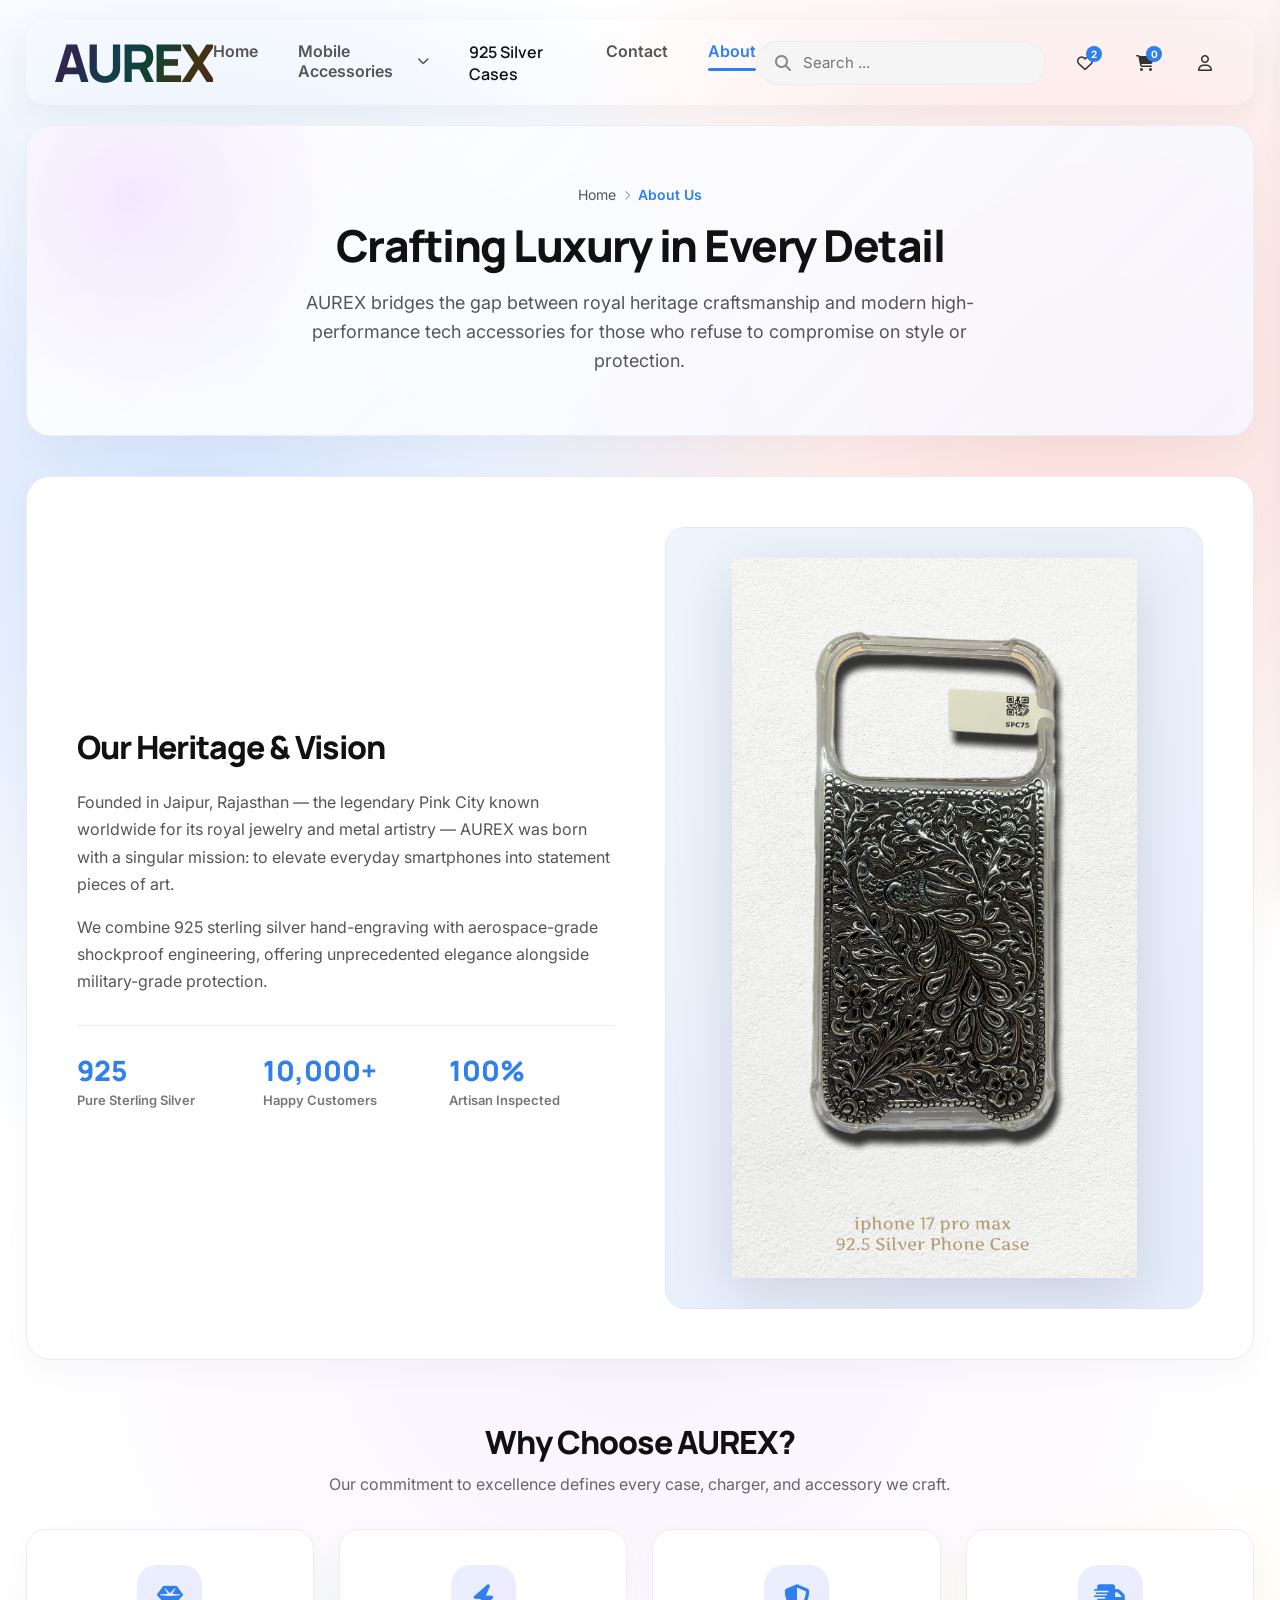
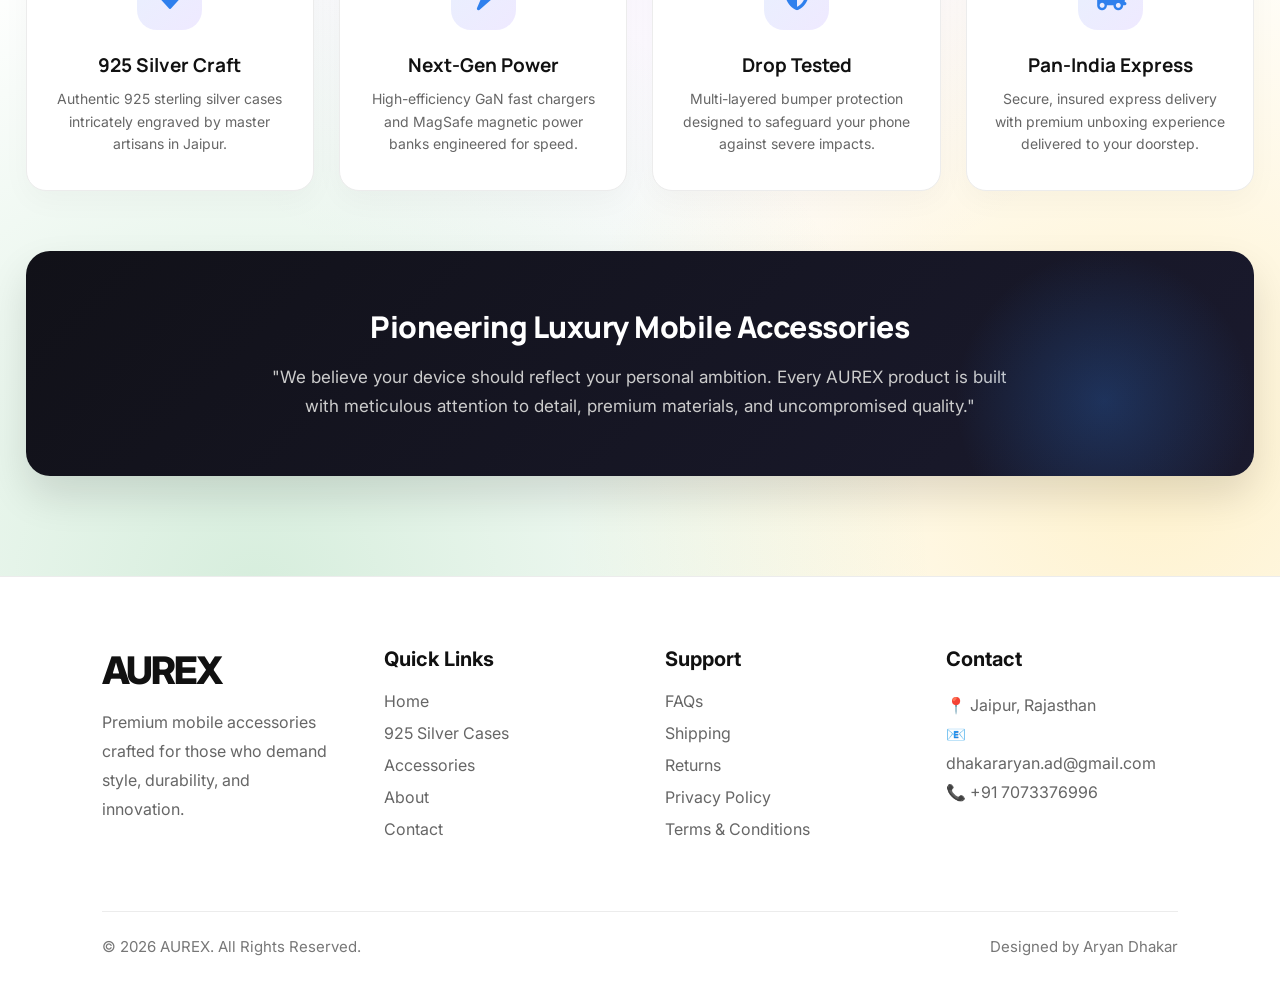
==== FRONTEND PROJECT/about.html @ 7944b3ff "Add files via upload" ====
<!DOCTYPE html>
<html lang="en">

<head>
    <meta charset="UTF-8">
    <meta name="viewport" content="width=device-width, initial-scale=1.0">
    <title>About Us - AUREX Luxury Mobile Accessories</title>
    <link rel="stylesheet" href="style_about.css">
    <link rel="stylesheet" href="style_cart.css">
    <link rel="stylesheet" href="https://cdnjs.cloudflare.com/ajax/libs/font-awesome/6.7.2/css/all.min.css">
</head>

<body>

    <!-- NAVBAR -->
    <nav class="navbar">

        <div class="logo">
            <a href="index.html">AUREX</a>
        </div>

        <ul class="nav-links">
            <li><a href="index.html">Home</a></li>
            <li class="dropdown">
                <a href="products.html">
                    Mobile Accessories
                    <i class="fa-solid fa-chevron-down"></i>
                </a>

                <ul class="dropdown-menu">
                    <li><a href="products.html?cat=cases">Phone Cases</a></li>
                    <li><a href="products.html?cat=powerbanks">Power Banks</a></li>
                    <li><a href="products.html?cat=chargers">Chargers</a></li>
                    <li><a href="products.html?cat=cables">Charging Cables</a></li>
                    <li><a href="products.html?cat=protectors">Screen Protectors</a></li>
                    <li><a href="products.html?cat=earbuds">Earbuds</a></li>
                </ul>
            </li>
            <li>
                <a href="silver.html" class="silver">
                    925 Silver Cases
                </a>
            </li>
            <li><a href="contact.html">Contact</a></li>
            <li><a href="about.html" class="active">About</a></li>
        </ul>

        <div class="right-side">

            <div class="search-box">
                <i class="fa-solid fa-magnifying-glass"></i>
                <input type="text" id="navbarSearch" placeholder="Search ...">
            </div>

            <a href="#" class="icon">
                <i class="fa-regular fa-heart"></i>
                <span class="badge">2</span>
            </a>

            <a href="#" class="icon">
                <i class="fa-solid fa-cart-shopping"></i>
                <span class="badge" id="cartCount">0</span>
            </a>

            <a href="#" class="icon">
                <i class="fa-regular fa-user"></i>
            </a>

            <button class="mobile-nav-toggle" id="mobileNavToggle" aria-label="Toggle Navigation Menu">
                <i class="fa-solid fa-bars"></i>
            </button>

        </div>

    </nav>

    <!-- ABOUT PAGE HEADER HERO -->
    <section class="about-header">
        <div class="breadcrumbs">
            <a href="index.html">Home</a>
            <i class="fa-solid fa-chevron-right"></i>
            <span>About Us</span>
        </div>
        <h1>Crafting Luxury in Every Detail</h1>
        <p>AUREX bridges the gap between royal heritage craftsmanship and modern high-performance tech accessories for those who refuse to compromise on style or protection.</p>
    </section>

    <!-- MAIN ABOUT CONTENT -->
    <main class="about-container">

        <!-- BRAND STORY SECTION -->
        <section class="story-section">
            <div class="story-content">
                <h2>Our Heritage & Vision</h2>
                <p>Founded in Jaipur, Rajasthan — the legendary Pink City known worldwide for its royal jewelry and metal artistry — AUREX was born with a singular mission: to elevate everyday smartphones into statement pieces of art.</p>
                <p>We combine 925 sterling silver hand-engraving with aerospace-grade shockproof engineering, offering unprecedented elegance alongside military-grade protection.</p>

                <div class="story-stats">
                    <div class="stat-item">
                        <h4>925</h4>
                        <p>Pure Sterling Silver</p>
                    </div>
                    <div class="stat-item">
                        <h4>10,000+</h4>
                        <p>Happy Customers</p>
                    </div>
                    <div class="stat-item">
                        <h4>100%</h4>
                        <p>Artisan Inspected</p>
                    </div>
                </div>
            </div>

            <div class="story-media">
                <img src="media/silver_peacock_real.jpg" alt="AUREX 925 Sterling Silver Peacock Case Craftsmanship">
            </div>
        </section>

        <!-- CORE VALUES SECTION -->
        <section class="values-section">
            <div class="values-header">
                <h2>Why Choose AUREX?</h2>
                <p>Our commitment to excellence defines every case, charger, and accessory we craft.</p>
            </div>

            <div class="values-grid">

                <div class="value-card">
                    <div class="value-icon">
                        <i class="fa-solid fa-gem"></i>
                    </div>
                    <h3>925 Silver Craft</h3>
                    <p>Authentic 925 sterling silver cases intricately engraved by master artisans in Jaipur.</p>
                </div>

                <div class="value-card">
                    <div class="value-icon">
                        <i class="fa-solid fa-bolt"></i>
                    </div>
                    <h3>Next-Gen Power</h3>
                    <p>High-efficiency GaN fast chargers and MagSafe magnetic power banks engineered for speed.</p>
                </div>

                <div class="value-card">
                    <div class="value-icon">
                        <i class="fa-solid fa-shield-halved"></i>
                    </div>
                    <h3>Drop Tested</h3>
                    <p>Multi-layered bumper protection designed to safeguard your phone against severe impacts.</p>
                </div>

                <div class="value-card">
                    <div class="value-icon">
                        <i class="fa-solid fa-truck-fast"></i>
                    </div>
                    <h3>Pan-India Express</h3>
                    <p>Secure, insured express delivery with premium unboxing experience delivered to your doorstep.</p>
                </div>

            </div>
        </section>

        <!-- MISSION BANNER -->
        <section class="mission-banner">
            <h2>Pioneering Luxury Mobile Accessories</h2>
            <p>"We believe your device should reflect your personal ambition. Every AUREX product is built with meticulous attention to detail, premium materials, and uncompromised quality."</p>
        </section>

    </main>

    <!-- FOOTER -->
    <footer class="footer">

        <div class="footer-container">

            <div class="footer-column">
                <h2 class="footer-logo">AUREX</h2>
                <p>Premium mobile accessories crafted for those who demand style, durability, and innovation.</p>
            </div>

            <div class="footer-column">
                <h3>Quick Links</h3>
                <ul>
                    <li><a href="index.html">Home</a></li>
                    <li><a href="products.html?cat=silver">925 Silver Cases</a></li>
                    <li><a href="products.html">Accessories</a></li>
                    <li><a href="about.html">About</a></li>
                    <li><a href="contact.html">Contact</a></li>
                </ul>
            </div>

            <div class="footer-column">
                <h3>Support</h3>
                <ul>
                    <li><a href="#">FAQs</a></li>
                    <li><a href="#">Shipping</a></li>
                    <li><a href="#">Returns</a></li>
                    <li><a href="#">Privacy Policy</a></li>
                    <li><a href="#">Terms & Conditions</a></li>
                </ul>
            </div>

            <div class="footer-column">
                <h3>Contact</h3>
                <p>📍 Jaipur, Rajasthan</p>
                <p>📧 dhakararyan.ad@gmail.com</p>
                <p>📞 +91 7073376996</p>
            </div>

        </div>

        <div class="footer-bottom">
            <p>© 2026 AUREX. All Rights Reserved.</p>
            <p>Designed by Aryan Dhakar</p>
        </div>

    </footer>

    <!-- Cart System Script -->
    <script src="cart.js"></script>
</body>

</html>
---- FRONTEND PROJECT/style_about.css ----
@import url('style_index.css');

/* ABOUT PAGE HEADER HERO */
.about-header {
    width: 96%;
    margin: 10px auto 40px;
    padding: 60px 40px;
    background: linear-gradient(135deg, rgba(255, 255, 255, 0.92), rgba(245, 247, 255, 0.85));
    backdrop-filter: blur(10px);
    -webkit-backdrop-filter: blur(10px);
    border: 1px solid rgba(230, 235, 245, 0.8);
    border-radius: 24px;
    box-shadow: 0 15px 35px rgba(0, 0, 0, 0.03);
    text-align: center;
    position: relative;
    overflow: hidden;
}

.about-header::before {
    content: '';
    position: absolute;
    top: -50%;
    left: -10%;
    width: 450px;
    height: 450px;
    background: radial-gradient(circle, rgba(168, 85, 247, 0.12), transparent 70%);
    pointer-events: none;
}

.breadcrumbs {
    display: flex;
    align-items: center;
    justify-content: center;
    gap: 8px;
    font-size: 14px;
    color: #777;
    margin-bottom: 12px;
}

.breadcrumbs a {
    color: #555;
    text-decoration: none;
    transition: color .2s;
}

.breadcrumbs a:hover {
    color: #2f80ed;
}

.breadcrumbs i {
    font-size: 10px;
    color: #aaa;
}

.breadcrumbs span {
    color: #2f80ed;
    font-weight: 600;
}

.about-header h1 {
    font-size: 44px;
    font-weight: 800;
    color: #111;
    font-family: 'Manrope', sans-serif;
    letter-spacing: -1.5px;
    margin-bottom: 14px;
}

.about-header p {
    color: #555;
    font-size: 18px;
    max-width: 720px;
    margin: 0 auto;
    line-height: 1.6;
}

/* ABOUT MAIN CONTAINER */
.about-container {
    width: 96%;
    margin: 0 auto 80px;
    display: flex;
    flex-direction: column;
    gap: 60px;
}

/* STORY SECTION */
.story-section {
    display: grid;
    grid-template-columns: 1fr 1fr;
    gap: 50px;
    align-items: center;
    background: #ffffff;
    border-radius: 24px;
    padding: 50px;
    border: 1px solid #ececec;
    box-shadow: 0 10px 30px rgba(0, 0, 0, 0.03);
}

.story-content h2 {
    font-size: 32px;
    font-weight: 800;
    color: #111;
    font-family: 'Manrope', sans-serif;
    letter-spacing: -1px;
    margin-bottom: 20px;
}

.story-content p {
    font-size: 16px;
    color: #555;
    line-height: 1.7;
    margin-bottom: 16px;
}

.story-stats {
    display: grid;
    grid-template-columns: repeat(3, 1fr);
    gap: 20px;
    margin-top: 30px;
    padding-top: 25px;
    border-top: 1px solid #eee;
}

.stat-item h4 {
    font-size: 28px;
    font-weight: 800;
    color: #2f80ed;
    font-family: 'Manrope', sans-serif;
}

.stat-item p {
    font-size: 13px;
    color: #777;
    margin-bottom: 0;
    font-weight: 600;
}

.story-media {
    position: relative;
    border-radius: 20px;
    overflow: hidden;
    background: linear-gradient(135deg, #f0f4fd, #e5ecfb);
    padding: 30px;
    display: flex;
    align-items: center;
    justify-content: center;
    border: 1px solid #e0e8f7;
}

.story-media img {
    max-width: 85%;
    height: auto;
    filter: drop-shadow(0 15px 30px rgba(0, 0, 0, 0.12));
    transition: transform .4s ease;
}

.story-media:hover img {
    transform: scale(1.05);
}

/* CORE VALUES SECTION */
.values-header {
    text-align: center;
    margin-bottom: 35px;
}

.values-header h2 {
    font-size: 32px;
    font-weight: 800;
    color: #111;
    font-family: 'Manrope', sans-serif;
    letter-spacing: -1px;
    margin-bottom: 10px;
}

.values-header p {
    font-size: 16px;
    color: #666;
}

.values-grid {
    display: grid;
    grid-template-columns: repeat(4, 1fr);
    gap: 25px;
}

.value-card {
    background: #ffffff;
    border-radius: 20px;
    padding: 35px 25px;
    border: 1px solid #ececec;
    box-shadow: 0 10px 30px rgba(0, 0, 0, 0.03);
    text-align: center;
    transition: transform .35s ease, box-shadow .35s ease, border-color .35s ease;
}

.value-card:hover {
    transform: translateY(-6px);
    box-shadow: 0 18px 40px rgba(66, 133, 244, 0.12);
    border-color: rgba(66, 133, 244, 0.3);
}

.value-icon {
    width: 65px;
    height: 65px;
    margin: 0 auto 22px;
    border-radius: 20px;
    background: linear-gradient(135deg, rgba(66, 133, 244, 0.12), rgba(124, 77, 255, 0.12));
    color: #2f80ed;
    display: flex;
    align-items: center;
    justify-content: center;
    font-size: 26px;
    transition: all .35s ease;
}

.value-card:hover .value-icon {
    background: linear-gradient(135deg, #4285F4, #7C4DFF);
    color: #ffffff;
    transform: scale(1.1) rotate(5deg);
}

.value-card h3 {
    font-size: 19px;
    font-weight: 700;
    color: #111;
    margin-bottom: 10px;
    font-family: 'Manrope', sans-serif;
}

.value-card p {
    font-size: 14px;
    color: #666;
    line-height: 1.6;
}

/* MISSION BANNER */
.mission-banner {
    background: linear-gradient(135deg, #111118, #1a1a2e);
    color: #ffffff;
    border-radius: 24px;
    padding: 55px 40px;
    text-align: center;
    box-shadow: 0 20px 40px rgba(0, 0, 0, 0.12);
    position: relative;
    overflow: hidden;
}

.mission-banner::before {
    content: '';
    position: absolute;
    top: 0;
    right: 0;
    width: 300px;
    height: 300px;
    background: radial-gradient(circle, rgba(47, 128, 237, 0.25), transparent 70%);
}

.mission-banner h2 {
    font-size: 30px;
    font-weight: 800;
    font-family: 'Manrope', sans-serif;
    margin-bottom: 16px;
    letter-spacing: -0.5px;
}

.mission-banner p {
    font-size: 17px;
    color: #cccccc;
    max-width: 750px;
    margin: 0 auto;
    line-height: 1.7;
}

/* RESPONSIVE STYLES FOR ABOUT PAGE */
@media (max-width: 1024px) {
    .values-grid {
        grid-template-columns: repeat(2, 1fr);
    }
}

@media (max-width: 992px) {
    .story-section {
        grid-template-columns: 1fr;
        padding: 40px 24px;
        gap: 30px;
    }

    .about-header {
        padding: 45px 24px;
        margin: 10px auto 25px;
    }

    .about-header h1 {
        font-size: 34px;
    }
}

@media (max-width: 600px) {
    .values-grid {
        grid-template-columns: 1fr;
    }

    .about-header {
        padding: 30px 16px;
    }

    .about-header h1 {
        font-size: 26px;
    }

    .about-header p {
        font-size: 14px;
    }

    .story-section {
        padding: 24px 16px;
    }

    .story-stats {
        grid-template-columns: repeat(2, 1fr);
        gap: 15px;
    }

    .mission-banner {
        padding: 40px 20px;
        border-radius: 20px;
    }

    .mission-banner h2 {
        font-size: 24px;
    }

    .mission-banner p {
        font-size: 15px;
    }
}
---- FRONTEND PROJECT/style_cart.css ----
/* ==========================================
   AUREX CART DRAWER & NOTIFICATIONS STYLES
   ========================================== */

/* Cart Overlay */
.cart-overlay {
    position: fixed;
    top: 0;
    left: 0;
    width: 100vw;
    height: 100vh;
    background: rgba(0, 0, 0, 0.5);
    backdrop-filter: blur(4px);
    z-index: 9998;
    opacity: 0;
    visibility: hidden;
    transition: opacity 0.3s ease, visibility 0.3s ease;
}

.cart-overlay.active {
    opacity: 1;
    visibility: visible;
}

/* Cart Drawer */
.cart-drawer {
    position: fixed;
    top: 0;
    right: -450px;
    width: 420px;
    max-width: 90vw;
    height: 100vh;
    background: #ffffff;
    box-shadow: -10px 0 40px rgba(0, 0, 0, 0.15);
    z-index: 9999;
    display: flex;
    flex-direction: column;
    transition: right 0.35s cubic-bezier(0.16, 1, 0.3, 1);
}

.cart-drawer.active {
    right: 0;
}

/* Drawer Header */
.cart-header {
    padding: 24px 28px;
    border-bottom: 1px solid #edf2f7;
    display: flex;
    align-items: center;
    justify-content: space-between;
    background: #ffffff;
}

.cart-header-title {
    display: flex;
    align-items: center;
    gap: 12px;
}

.cart-header-title h3 {
    font-family: 'Manrope', sans-serif;
    font-size: 20px;
    font-weight: 700;
    color: #111827;
    margin: 0;
}

.cart-header-title i {
    font-size: 20px;
    color: #2f80ed;
}

.cart-close-btn {
    background: #f3f4f6;
    border: none;
    width: 36px;
    height: 36px;
    border-radius: 50%;
    display: flex;
    align-items: center;
    justify-content: center;
    font-size: 16px;
    color: #4b5563;
    cursor: pointer;
    transition: background 0.2s ease, transform 0.2s ease;
}

.cart-close-btn:hover {
    background: #e5e7eb;
    color: #111827;
    transform: rotate(90deg);
}

/* Drawer Body / Items List */
.cart-body {
    flex: 1;
    overflow-y: auto;
    padding: 20px 24px;
    display: flex;
    flex-direction: column;
    gap: 16px;
}

.cart-body::-webkit-scrollbar {
    width: 6px;
}

.cart-body::-webkit-scrollbar-thumb {
    background: #cbd5e1;
    border-radius: 4px;
}

/* Single Cart Item */
.cart-item {
    display: flex;
    gap: 16px;
    padding: 16px;
    background: #f9fafb;
    border: 1px solid #f3f4f6;
    border-radius: 16px;
    align-items: center;
    position: relative;
    transition: transform 0.2s ease, box-shadow 0.2s ease;
}

.cart-item:hover {
    transform: translateY(-2px);
    box-shadow: 0 4px 12px rgba(0, 0, 0, 0.04);
}

.cart-item-img {
    width: 75px;
    height: 75px;
    border-radius: 12px;
    object-fit: cover;
    background: #ffffff;
    border: 1px solid #e5e7eb;
    padding: 4px;
}

.cart-item-details {
    flex: 1;
    display: flex;
    flex-direction: column;
    gap: 4px;
}

.cart-item-category {
    font-size: 11px;
    font-weight: 600;
    color: #2f80ed;
    text-transform: uppercase;
    letter-spacing: 0.5px;
}

.cart-item-title {
    font-size: 14px;
    font-weight: 600;
    color: #1f2937;
    line-height: 1.3;
    display: -webkit-box;
    -webkit-line-clamp: 2;
    -webkit-box-orient: vertical;
    overflow: hidden;
}

.cart-item-price {
    font-size: 15px;
    font-weight: 700;
    color: #111827;
    margin-top: 2px;
}

/* Quantity Control */
.cart-qty-ctrl {
    display: inline-flex;
    align-items: center;
    background: #ffffff;
    border: 1px solid #d1d5db;
    border-radius: 8px;
    margin-top: 6px;
    overflow: hidden;
}

.cart-qty-btn {
    background: transparent;
    border: none;
    width: 28px;
    height: 28px;
    font-size: 14px;
    font-weight: 600;
    color: #374151;
    cursor: pointer;
    display: flex;
    align-items: center;
    justify-content: center;
    transition: background 0.15s ease;
}

.cart-qty-btn:hover {
    background: #f3f4f6;
    color: #111827;
}

.cart-qty-num {
    padding: 0 10px;
    font-size: 13px;
    font-weight: 600;
    color: #111827;
    min-width: 24px;
    text-align: center;
}

.cart-item-remove {
    background: transparent;
    border: none;
    color: #9ca3af;
    cursor: pointer;
    font-size: 15px;
    padding: 6px;
    border-radius: 8px;
    transition: color 0.2s ease, background 0.2s ease;
}

.cart-item-remove:hover {
    color: #ef4444;
    background: #fee2e2;
}

/* Empty Cart State */
.cart-empty {
    display: flex;
    flex-direction: column;
    align-items: center;
    justify-content: center;
    text-align: center;
    padding: 60px 20px;
    gap: 16px;
    margin: auto 0;
}

.cart-empty i {
    font-size: 56px;
    color: #cbd5e1;
}

.cart-empty h4 {
    font-size: 18px;
    font-weight: 700;
    color: #1e293b;
    margin: 0;
}

.cart-empty p {
    font-size: 14px;
    color: #64748b;
    max-width: 240px;
    line-height: 1.4;
}

.cart-empty-btn {
    display: inline-block;
    margin-top: 8px;
    padding: 12px 24px;
    background: linear-gradient(135deg, #2f80ed, #1c65c9);
    color: #ffffff;
    font-weight: 600;
    border-radius: 12px;
    text-decoration: none;
    transition: transform 0.2s ease, box-shadow 0.2s ease;
}

.cart-empty-btn:hover {
    transform: translateY(-2px);
    box-shadow: 0 6px 20px rgba(47, 128, 237, 0.35);
}

/* Drawer Footer */
.cart-footer {
    padding: 24px 28px;
    border-top: 1px solid #edf2f7;
    background: #ffffff;
    display: flex;
    flex-direction: column;
    gap: 14px;
}

.cart-summary-row {
    display: flex;
    justify-content: space-between;
    align-items: center;
    font-size: 14px;
    color: #4b5563;
}

.cart-summary-row.total {
    font-size: 18px;
    font-weight: 700;
    color: #111827;
    padding-top: 8px;
    border-top: 1px stroke #f3f4f6;
}

.cart-checkout-btn {
    width: 100%;
    padding: 14px 20px;
    background: linear-gradient(135deg, #111827, #1f2937);
    color: #ffffff;
    font-size: 15px;
    font-weight: 700;
    border: none;
    border-radius: 14px;
    cursor: pointer;
    display: flex;
    align-items: center;
    justify-content: center;
    gap: 10px;
    transition: background 0.2s ease, transform 0.2s ease, box-shadow 0.2s ease;
}

.cart-checkout-btn:hover {
    background: linear-gradient(135deg, #2f80ed, #1c65c9);
    transform: translateY(-2px);
    box-shadow: 0 8px 25px rgba(47, 128, 237, 0.3);
}

.cart-clear-btn {
    background: transparent;
    border: none;
    color: #6b7280;
    font-size: 13px;
    font-weight: 600;
    cursor: pointer;
    align-self: center;
    text-decoration: underline;
    transition: color 0.2s ease;
}

.cart-clear-btn:hover {
    color: #ef4444;
}

/* Toast Alert Notification */
.cart-toast {
    position: fixed;
    bottom: 30px;
    right: 30px;
    background: #111827;
    color: #ffffff;
    padding: 14px 22px;
    border-radius: 14px;
    box-shadow: 0 10px 30px rgba(0, 0, 0, 0.25);
    display: flex;
    align-items: center;
    gap: 12px;
    font-size: 14px;
    font-weight: 600;
    z-index: 10000;
    transform: translateY(100px);
    opacity: 0;
    transition: transform 0.3s cubic-bezier(0.16, 1, 0.3, 1), opacity 0.3s ease;
}

.cart-toast.show {
    transform: translateY(0);
    opacity: 1;
}

.cart-toast i {
    color: #10b981;
    font-size: 18px;
}

/* Badge animation */
@keyframes cartBounce {
    0% { transform: scale(1); }
    50% { transform: scale(1.4); }
    100% { transform: scale(1); }
}

.badge.bounce {
    animation: cartBounce 0.3s ease;
}

@media (max-width: 480px) {
    .cart-drawer {
        width: 100vw;
        max-width: 100vw;
        right: -100vw;
    }

    .cart-header {
        padding: 18px 20px;
    }

    .cart-body {
        padding: 16px;
    }

    .cart-footer {
        padding: 18px 20px;
    }

    .cart-toast {
        bottom: 20px;
        left: 20px;
        right: 20px;
        width: auto;
    }
}
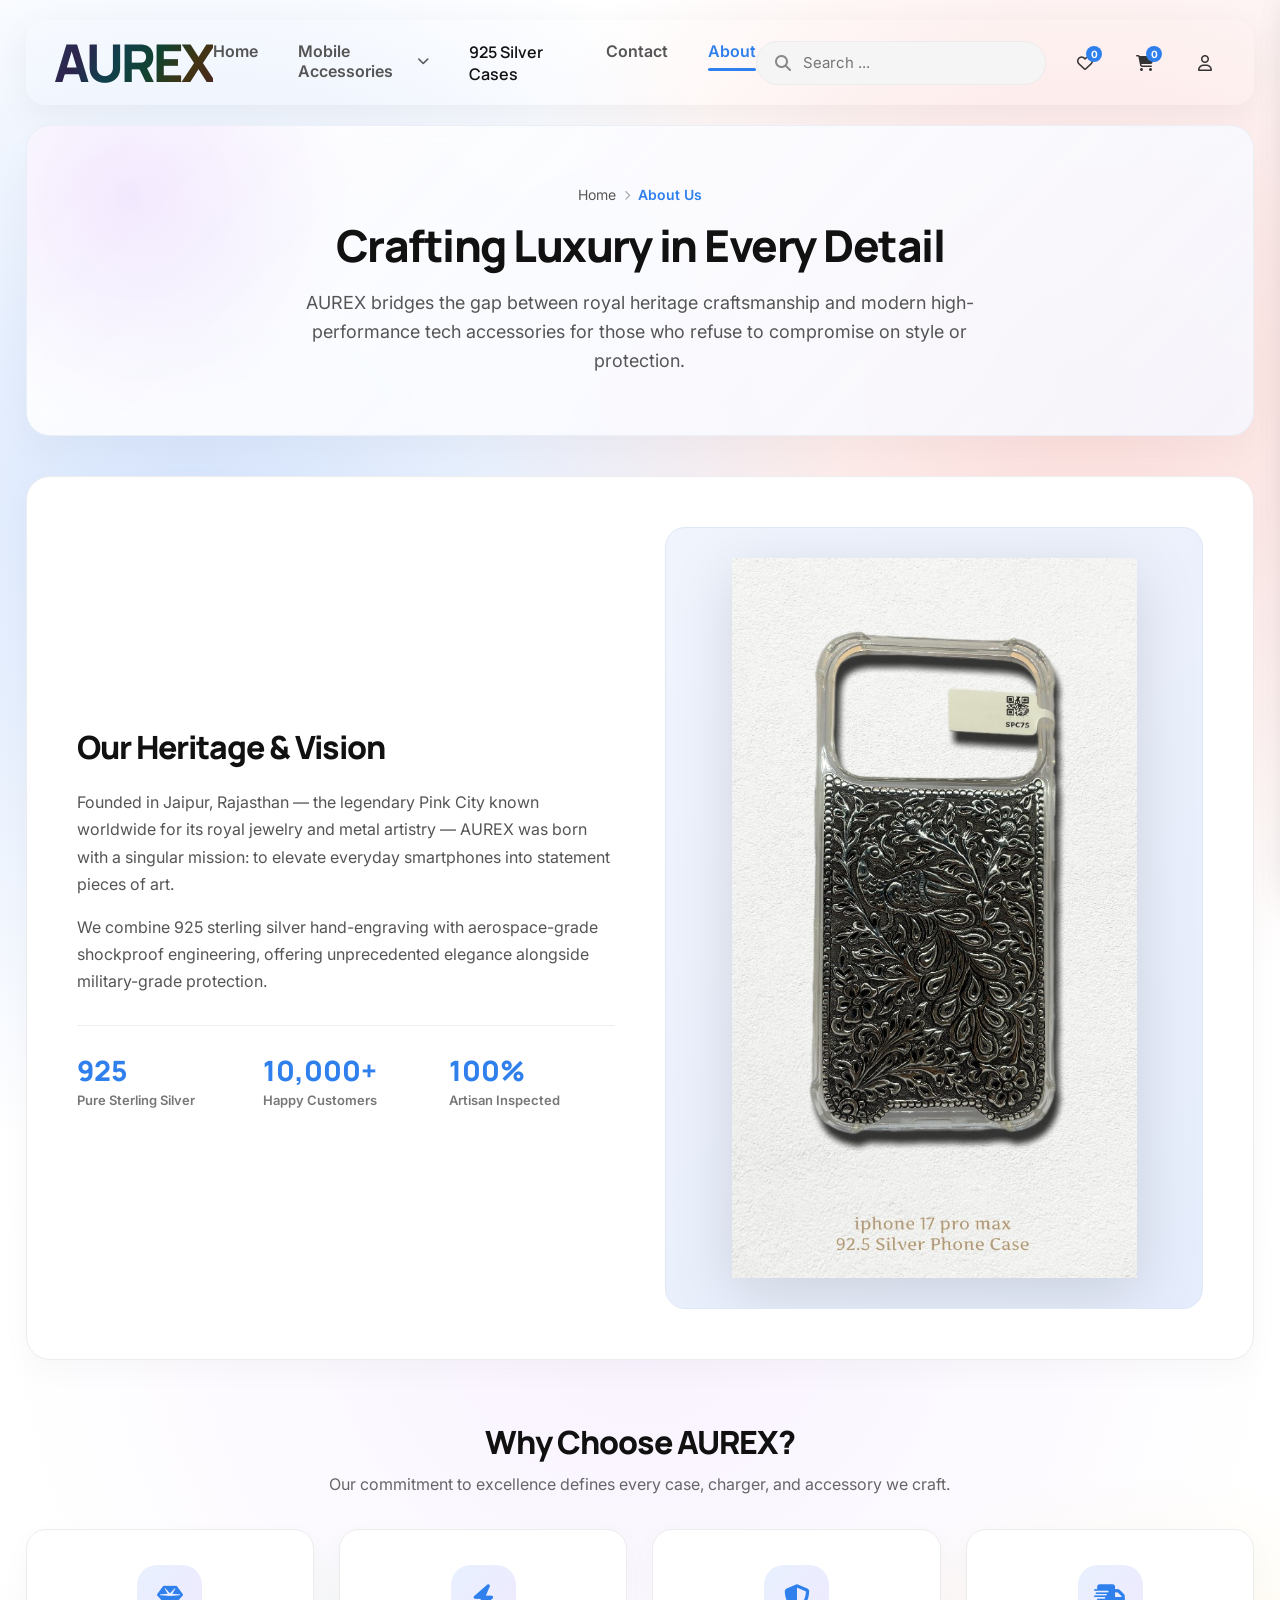
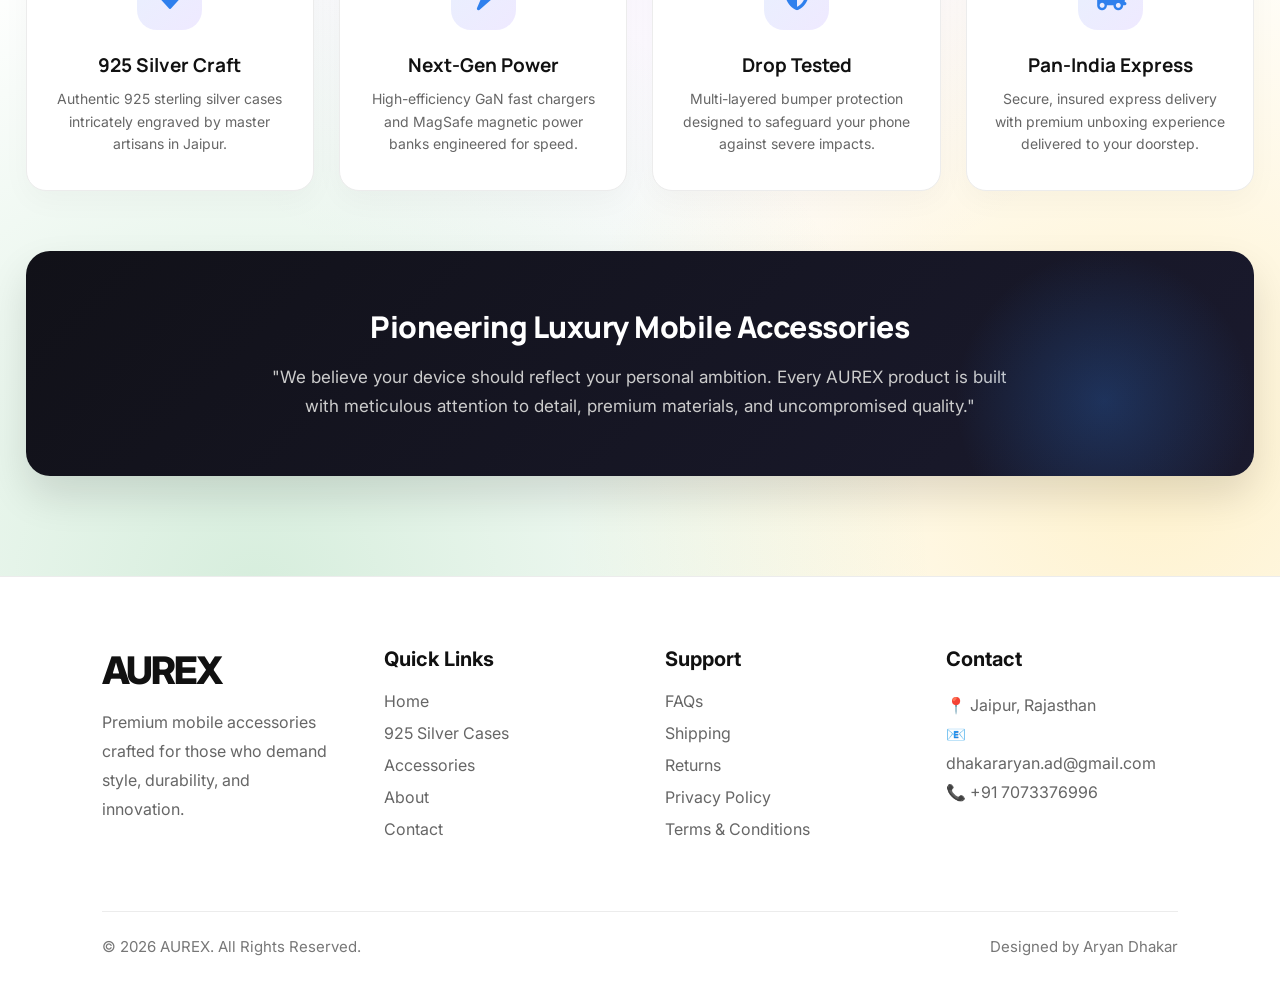
==== commit cf21cd26: "Add files via upload" ====
--- a/FRONTEND PROJECT/about.html
+++ b/FRONTEND PROJECT/about.html
@@ -54,7 +54,7 @@
 
             <a href="#" class="icon">
                 <i class="fa-regular fa-heart"></i>
-                <span class="badge">2</span>
+                <span class="badge" id="wishlistCount">0</span>
             </a>
 
             <a href="#" class="icon">
@@ -218,6 +218,7 @@
 
     <!-- Cart System Script -->
     <script src="cart.js"></script>
+    <script src="wishlist.js"></script>
 </body>
 
 </html>
